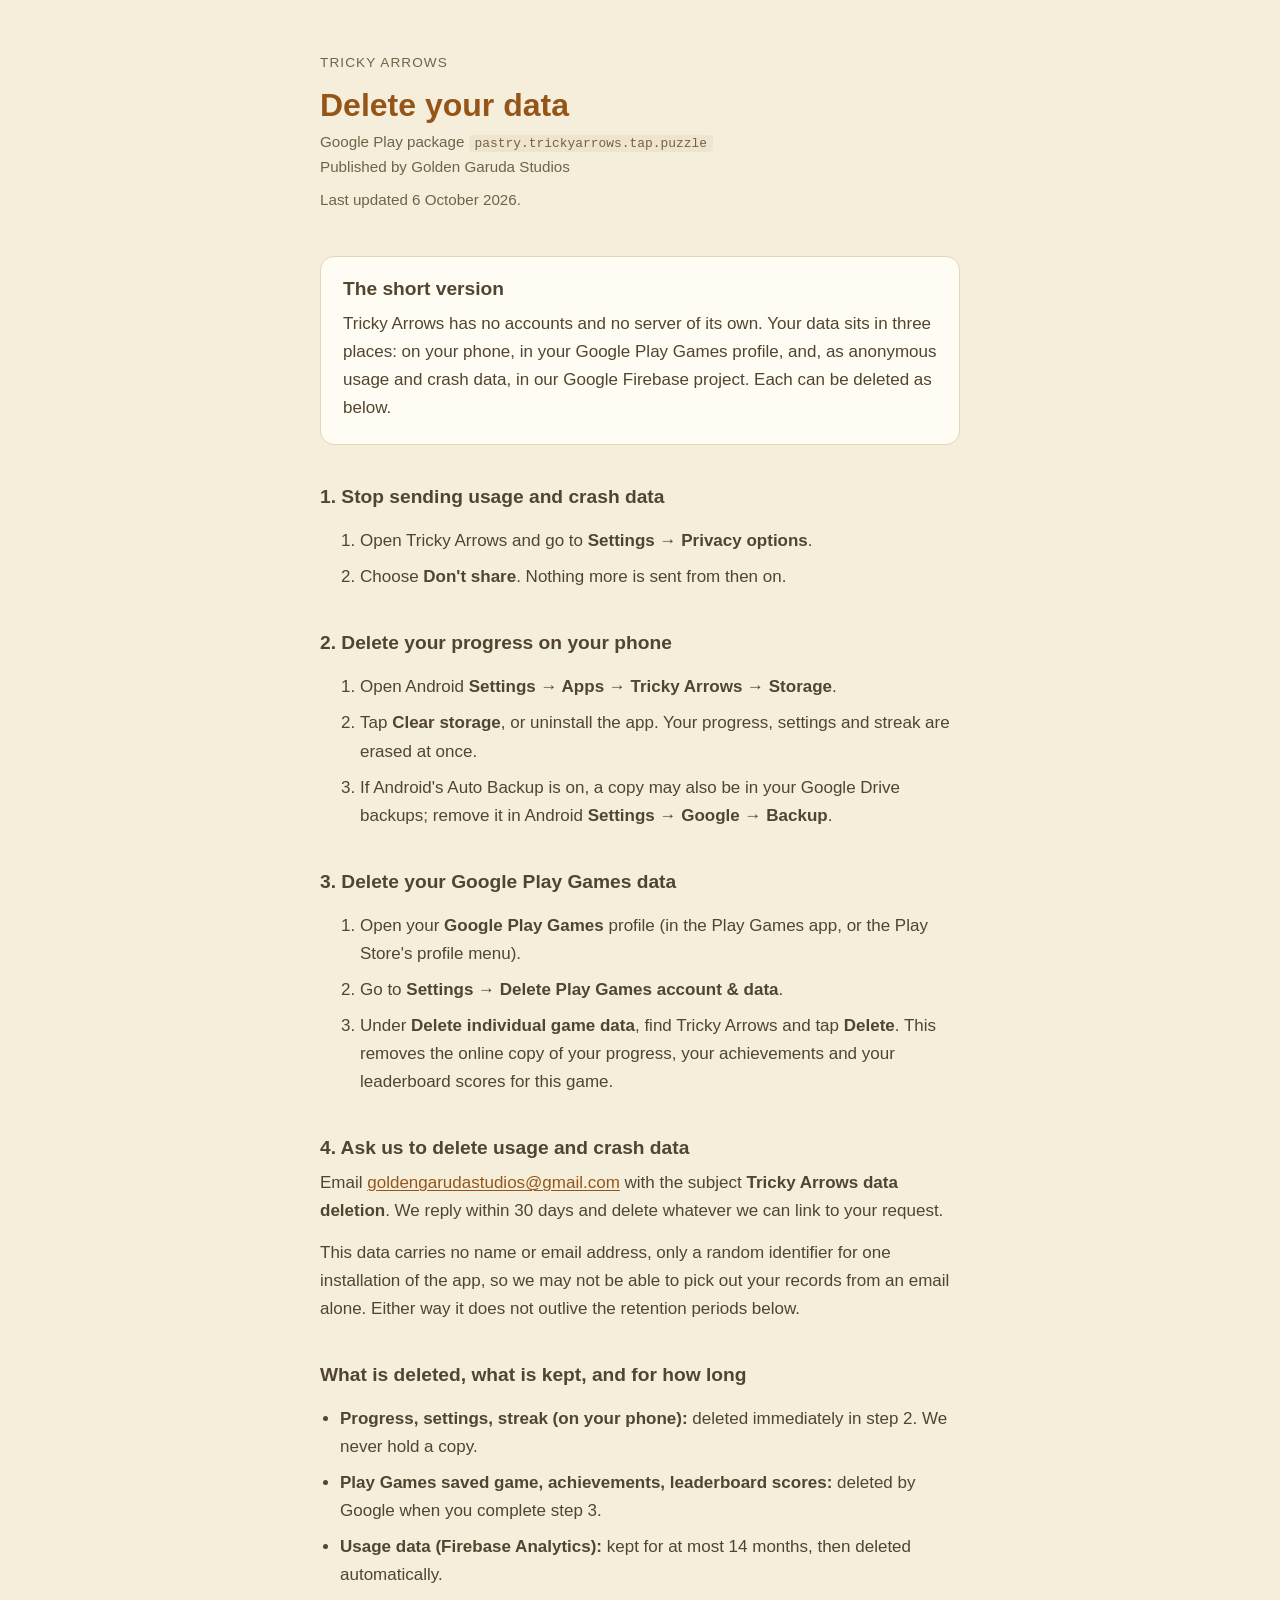
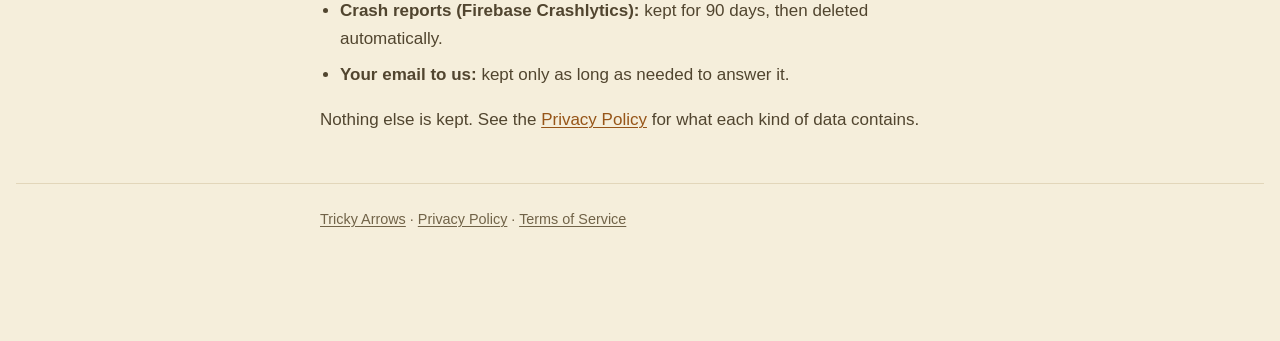
==== delete-data/index.html @ f30a398e "Delete your data page (Play Data safety deletion URL): steps for in-app sharing, on-device progress," ====
<!DOCTYPE html>
<html lang="en">
<head>
<meta charset="utf-8">
<meta name="viewport" content="width=device-width, initial-scale=1">
<title>Delete your data — Tricky Arrows</title>
<meta name="description" content="How to delete the data Tricky Arrows and Google Play Games keep about you, what is deleted and what is kept.">
<meta name="color-scheme" content="light dark">
<link rel="stylesheet" href="../style.css">
</head>
<body>

<header>
	<p class="eyebrow">Tricky Arrows</p>
	<h1>Delete your data</h1>
	<p class="meta">
		Google Play package <span class="package">pastry.trickyarrows.tap.puzzle</span><br>
		Published by Golden Garuda Studios
	</p>
	<p class="meta">Last updated <time datetime="2026-10-06">6 October 2026</time>.</p>
</header>

<main>

	<section class="lede">
		<h2>The short version</h2>
		<p>
			Tricky Arrows has no accounts and no server of its own. Your data sits in three
			places: on your phone, in your Google Play Games profile, and, as anonymous usage
			and crash data, in our Google Firebase project. Each can be deleted as below.
		</p>
	</section>

	<h2>1. Stop sending usage and crash data</h2>
	<ol>
		<li>Open Tricky Arrows and go to <strong>Settings → Privacy options</strong>.</li>
		<li>Choose <strong>Don't share</strong>. Nothing more is sent from then on.</li>
	</ol>

	<h2>2. Delete your progress on your phone</h2>
	<ol>
		<li>Open Android <strong>Settings → Apps → Tricky Arrows → Storage</strong>.</li>
		<li>Tap <strong>Clear storage</strong>, or uninstall the app. Your progress, settings
			and streak are erased at once.</li>
		<li>If Android's Auto Backup is on, a copy may also be in your Google Drive backups;
			remove it in Android <strong>Settings → Google → Backup</strong>.</li>
	</ol>

	<h2>3. Delete your Google Play Games data</h2>
	<ol>
		<li>Open your <strong>Google Play Games</strong> profile (in the Play Games app, or the
			Play Store's profile menu).</li>
		<li>Go to <strong>Settings → Delete Play Games account &amp; data</strong>.</li>
		<li>Under <strong>Delete individual game data</strong>, find Tricky Arrows and tap
			<strong>Delete</strong>. This removes the online copy of your progress, your
			achievements and your leaderboard scores for this game.</li>
	</ol>

	<h2>4. Ask us to delete usage and crash data</h2>
	<p>
		Email <a href="mailto:goldengarudastudios@gmail.com?subject=Tricky%20Arrows%20data%20deletion">goldengarudastudios@gmail.com</a>
		with the subject <strong>Tricky Arrows data deletion</strong>. We reply within 30 days
		and delete whatever we can link to your request.
	</p>
	<p>
		This data carries no name or email address, only a random identifier for one
		installation of the app, so we may not be able to pick out your records from an email
		alone. Either way it does not outlive the retention periods below.
	</p>

	<h2>What is deleted, what is kept, and for how long</h2>
	<ul>
		<li><strong>Progress, settings, streak (on your phone):</strong> deleted immediately in
			step 2. We never hold a copy.</li>
		<li><strong>Play Games saved game, achievements, leaderboard scores:</strong> deleted by
			Google when you complete step 3.</li>
		<li><strong>Usage data (Firebase Analytics):</strong> kept for at most 14 months, then
			deleted automatically.</li>
		<li><strong>Crash reports (Firebase Crashlytics):</strong> kept for 90 days, then deleted
			automatically.</li>
		<li><strong>Your email to us:</strong> kept only as long as needed to answer it.</li>
	</ul>
	<p>
		Nothing else is kept. See the <a href="../privacy/">Privacy Policy</a> for what each
		kind of data contains.
	</p>

</main>

<hr>

<footer>
	<p>
		<a href="../">Tricky Arrows</a> ·
		<a href="../privacy/">Privacy Policy</a> ·
		<a href="../terms/">Terms of Service</a>
	</p>
</footer>

</body>
</html>
---- style.css ----
/* Tricky Arrows legal pages.
   Colours are the app's own palettes: "cream" for light, "slate" for dark, copied
   from ui/palette.gd in the game repo. No webfont and no external request of any
   kind - a privacy policy that asks a third party for a font is a contradiction,
   and it is the sort of thing that has lost GDPR rulings. */

:root {
	--bg: #f5eedb;
	--surface: #fffcf3;
	--inset: #efe5cf;
	--primary: #965518;
	--text: #51452f;
	--muted: #716348;
	--rule: #e2d6ba;
}

@media (prefers-color-scheme: dark) {
	:root {
		--bg: #293d4b;
		--surface: #354d5d;
		--inset: #20323f;
		--primary: #f1c493;
		--text: #f7f0df;
		--muted: #cad8dd;
		--rule: #446072;
	}
}

* { box-sizing: border-box; }

html { -webkit-text-size-adjust: 100%; }

body {
	margin: 0;
	padding: 0 16px 96px;
	background: var(--bg);
	color: var(--text);
	font-family: ui-rounded, "Segoe UI", Roboto, -apple-system, BlinkMacSystemFont,
		"Helvetica Neue", Arial, sans-serif;
	font-size: 17px;
	line-height: 1.65;
}

main, header, footer { max-width: 40rem; margin: 0 auto; }

header { padding: 48px 0 8px; }

.eyebrow {
	display: inline-block;
	margin: 0 0 4px;
	color: var(--muted);
	font-size: 0.85rem;
	letter-spacing: 0.08em;
	text-transform: uppercase;
}

h1 {
	margin: 8px 0 4px;
	color: var(--primary);
	font-size: 2rem;
	line-height: 1.2;
	font-weight: 800;
}

h2 {
	margin: 40px 0 8px;
	font-size: 1.2rem;
	font-weight: 700;
	line-height: 1.3;
}

p, li { margin: 0 0 14px; }

ul { padding-left: 1.25rem; }

li { margin-bottom: 8px; }

a {
	color: var(--primary);
	text-decoration-thickness: 1px;
	text-underline-offset: 2px;
}

a:focus-visible {
	outline: 2px solid var(--primary);
	outline-offset: 3px;
	border-radius: 2px;
}

.meta {
	margin: 0 0 8px;
	color: var(--muted);
	font-size: 0.95rem;
}

.package {
	font-family: ui-monospace, SFMono-Regular, Menlo, Consolas, monospace;
	font-size: 0.85em;
	background: var(--inset);
	padding: 1px 6px;
	border-radius: 4px;
}

.lede {
	background: var(--surface);
	border: 1px solid var(--rule);
	border-radius: 14px;
	padding: 20px 22px 8px;
	margin: 28px 0 8px;
}

.lede h2 { margin-top: 0; }

hr {
	border: 0;
	border-top: 1px solid var(--rule);
	margin: 48px 0 24px;
}

footer {
	color: var(--muted);
	font-size: 0.9rem;
}

footer a { color: var(--muted); }

/* Landing page cards */
.cards {
	display: grid;
	gap: 14px;
	margin: 32px 0;
	padding: 0;
	list-style: none;
}

.cards li { margin: 0; }

.cards a {
	display: block;
	background: var(--surface);
	border: 1px solid var(--rule);
	border-radius: 14px;
	padding: 20px 22px;
	text-decoration: none;
	color: inherit;
}

.cards a:hover { border-color: var(--primary); }

.cards strong {
	display: block;
	color: var(--primary);
	font-size: 1.15rem;
	margin-bottom: 2px;
}

.cards span { color: var(--muted); font-size: 0.95rem; }
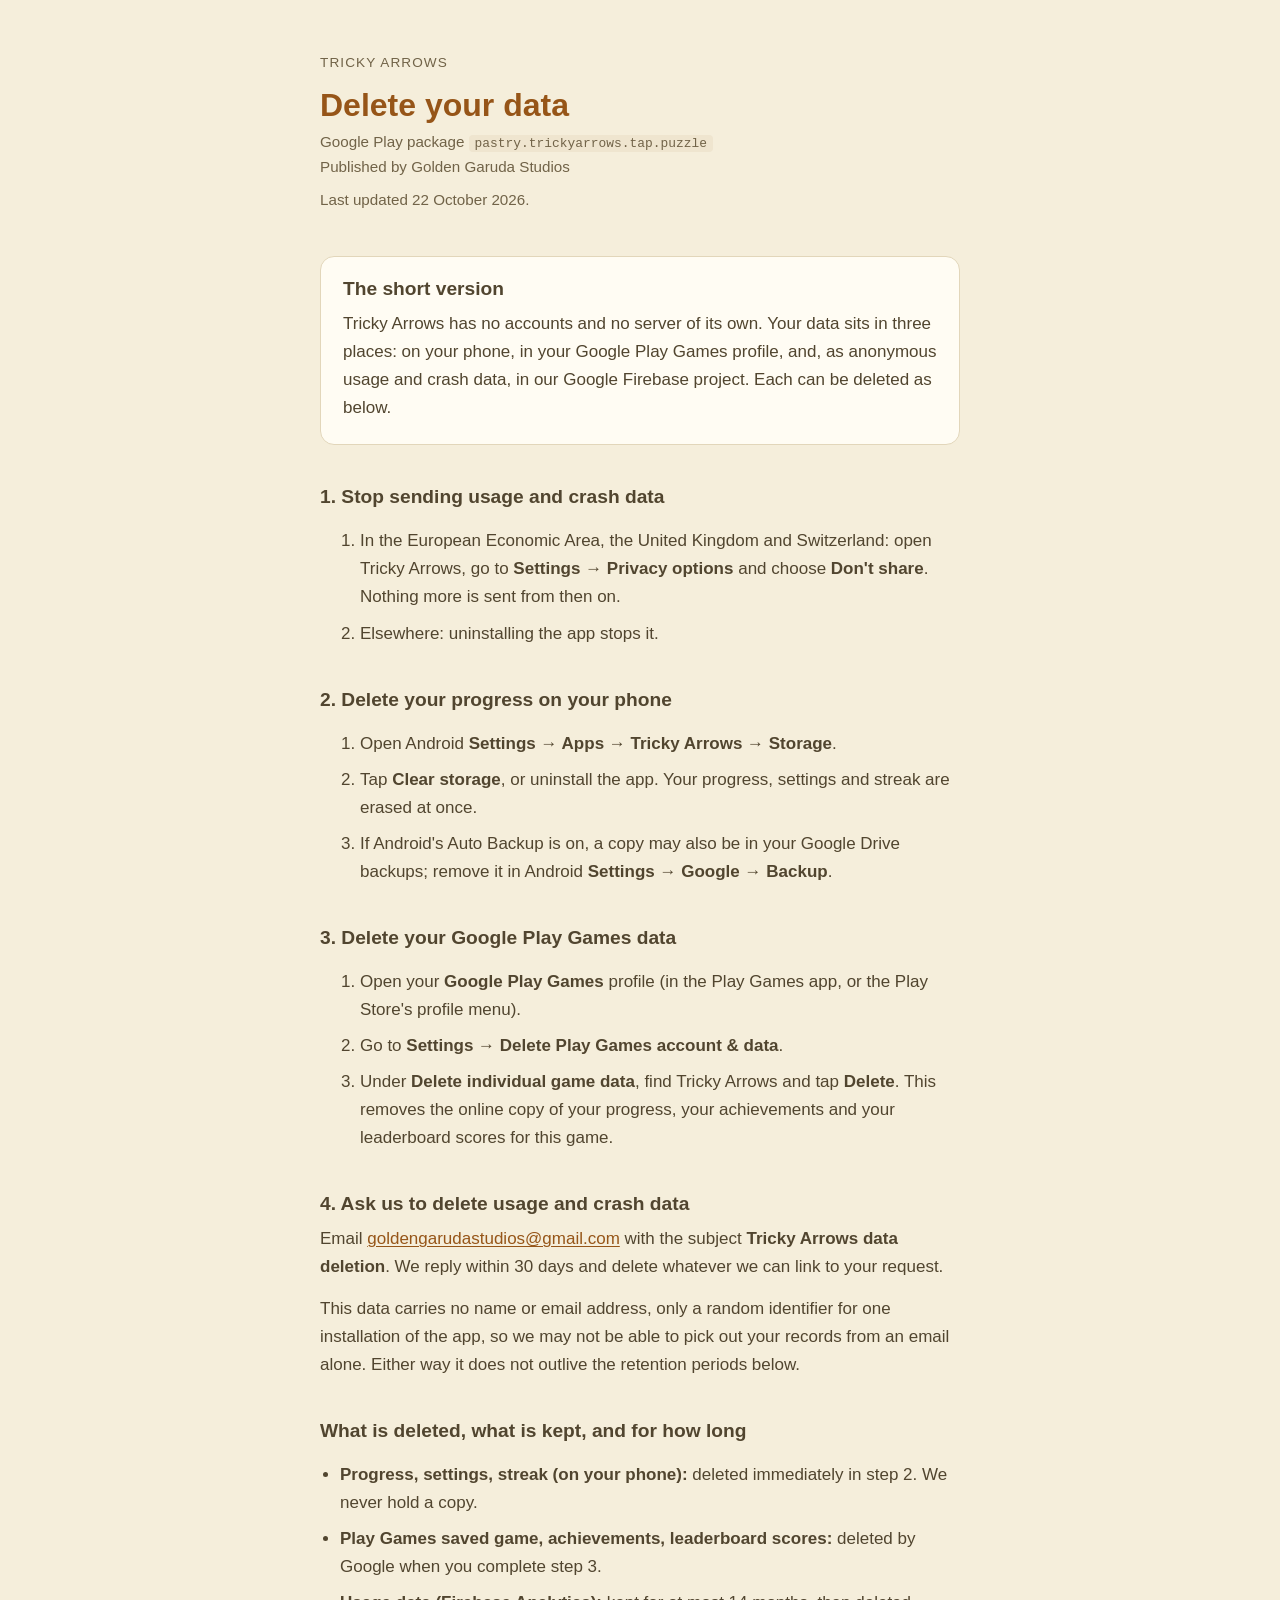
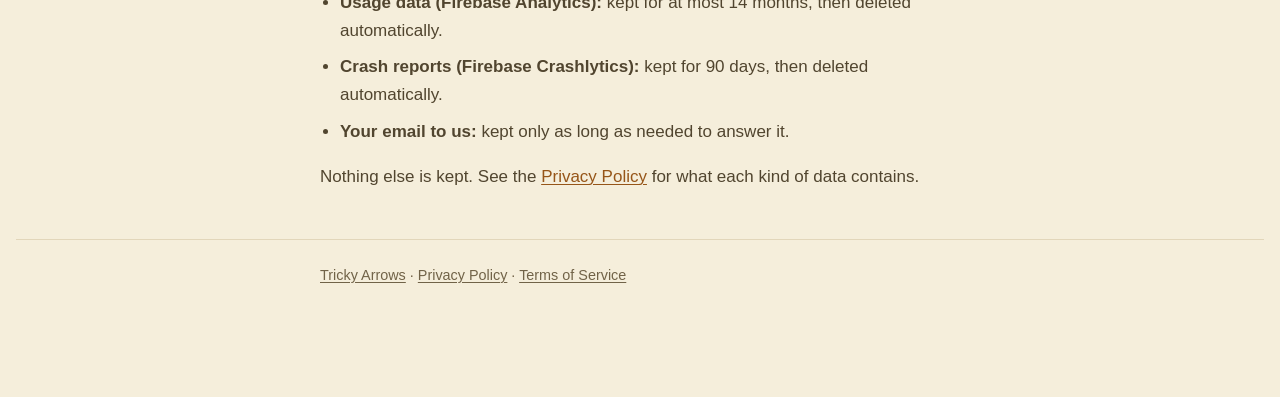
==== commit 35b8f8ce: "Sharing switch is Europe-only: privacy policy, delete-your-data steps and the landing page Co-Author" ====
--- a/delete-data/index.html
+++ b/delete-data/index.html
@@ -17,7 +17,7 @@
 		Google Play package <span class="package">pastry.trickyarrows.tap.puzzle</span><br>
 		Published by Golden Garuda Studios
 	</p>
-	<p class="meta">Last updated <time datetime="2026-10-06">6 October 2026</time>.</p>
+	<p class="meta">Last updated <time datetime="2026-10-22">22 October 2026</time>.</p>
 </header>
 
 <main>
@@ -33,8 +33,10 @@
 
 	<h2>1. Stop sending usage and crash data</h2>
 	<ol>
-		<li>Open Tricky Arrows and go to <strong>Settings → Privacy options</strong>.</li>
-		<li>Choose <strong>Don't share</strong>. Nothing more is sent from then on.</li>
+		<li>In the European Economic Area, the United Kingdom and Switzerland: open Tricky
+			Arrows, go to <strong>Settings → Privacy options</strong> and choose
+			<strong>Don't share</strong>. Nothing more is sent from then on.</li>
+		<li>Elsewhere: uninstalling the app stops it.</li>
 	</ol>
 
 	<h2>2. Delete your progress on your phone</h2>
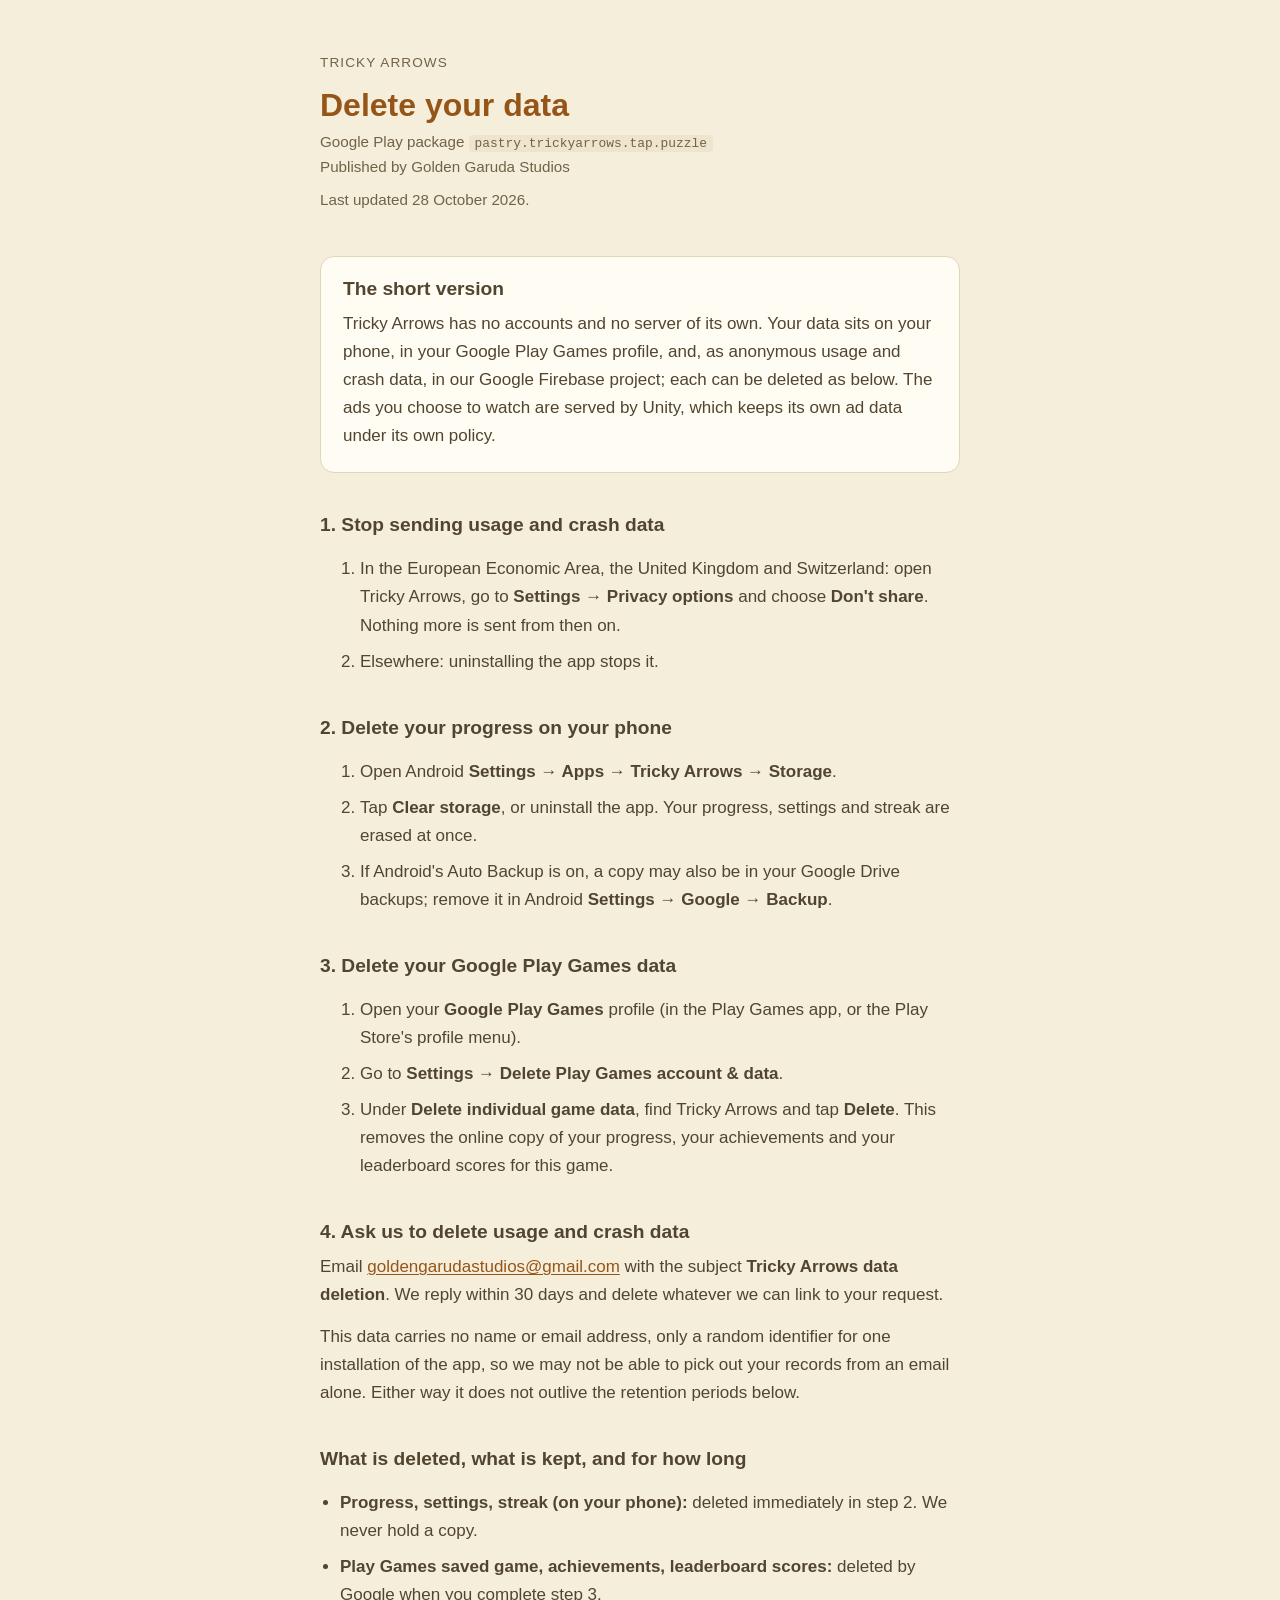
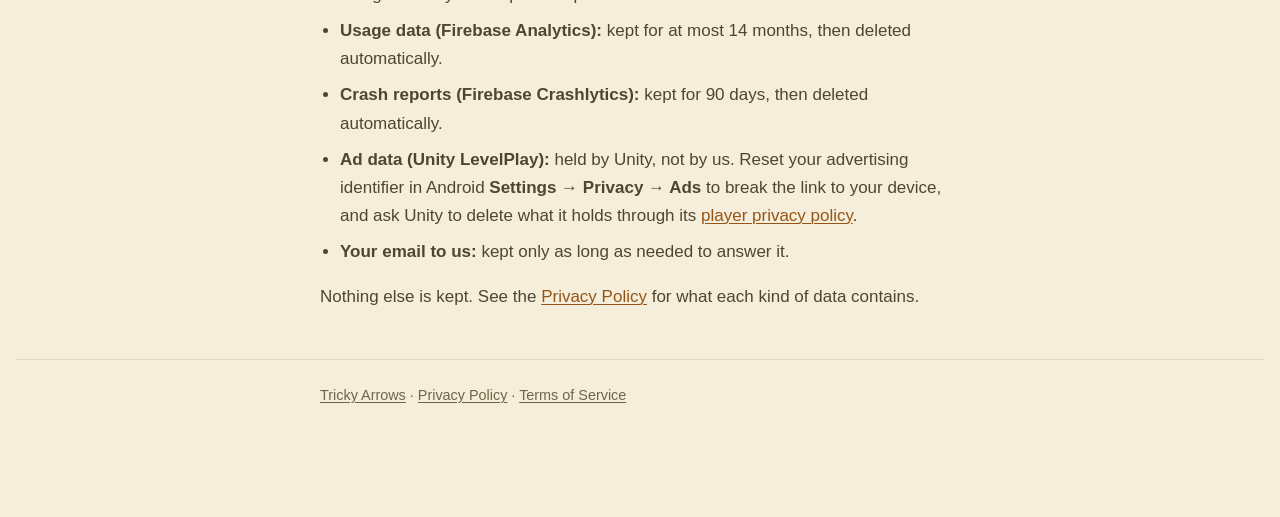
==== commit 06933efd: "Ads through Unity LevelPlay instead of Google AdMob: the privacy policy names Unity and the advertis" ====
--- a/delete-data/index.html
+++ b/delete-data/index.html
@@ -17,7 +17,7 @@
 		Google Play package <span class="package">pastry.trickyarrows.tap.puzzle</span><br>
 		Published by Golden Garuda Studios
 	</p>
-	<p class="meta">Last updated <time datetime="2026-10-22">22 October 2026</time>.</p>
+	<p class="meta">Last updated <time datetime="2026-10-28">28 October 2026</time>.</p>
 </header>
 
 <main>
@@ -25,9 +25,10 @@
 	<section class="lede">
 		<h2>The short version</h2>
 		<p>
-			Tricky Arrows has no accounts and no server of its own. Your data sits in three
-			places: on your phone, in your Google Play Games profile, and, as anonymous usage
-			and crash data, in our Google Firebase project. Each can be deleted as below.
+			Tricky Arrows has no accounts and no server of its own. Your data sits on your
+			phone, in your Google Play Games profile, and, as anonymous usage and crash data,
+			in our Google Firebase project; each can be deleted as below. The ads you choose to
+			watch are served by Unity, which keeps its own ad data under its own policy.
 		</p>
 	</section>
 
@@ -80,6 +81,11 @@
 			deleted automatically.</li>
 		<li><strong>Crash reports (Firebase Crashlytics):</strong> kept for 90 days, then deleted
 			automatically.</li>
+		<li><strong>Ad data (Unity LevelPlay):</strong> held by Unity, not by us. Reset your
+			advertising identifier in Android <strong>Settings → Privacy → Ads</strong> to break
+			the link to your device, and ask Unity to delete what it holds through its
+			<a href="https://unity.com/legal/game-player-and-app-user-privacy-policy" rel="noopener">player
+			privacy policy</a>.</li>
 		<li><strong>Your email to us:</strong> kept only as long as needed to answer it.</li>
 	</ul>
 	<p>
